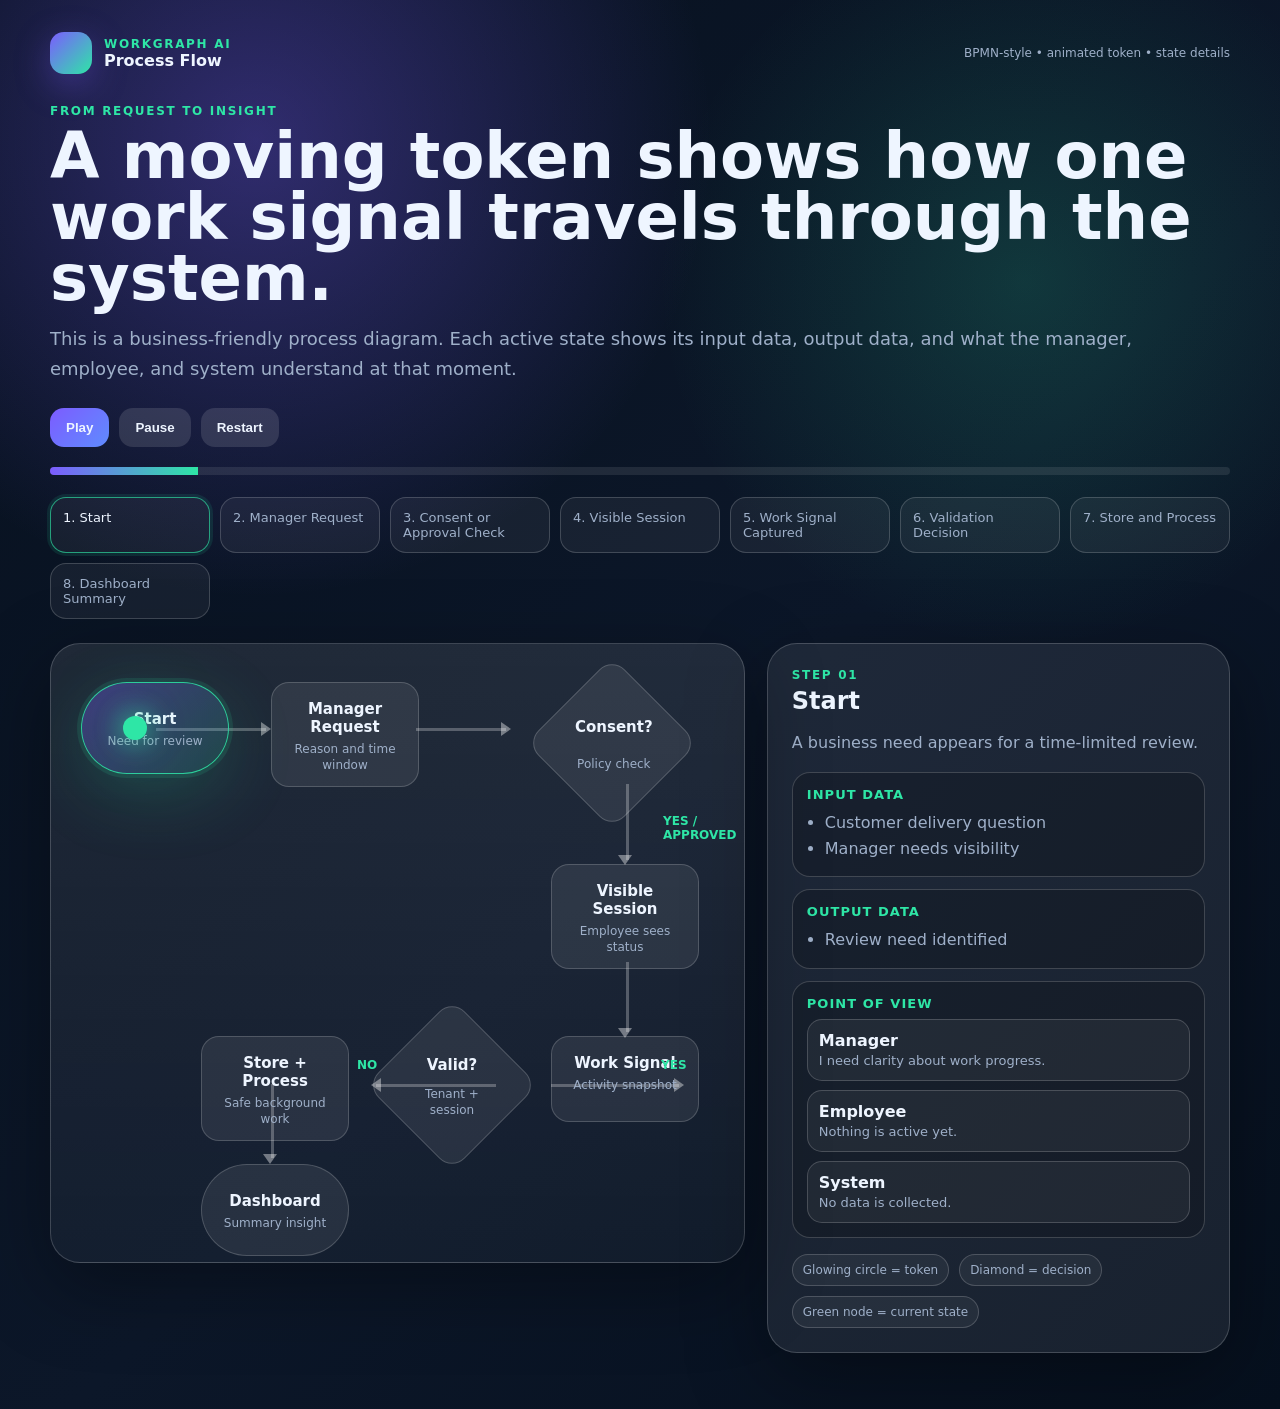
==== docs/system-explainer/07-bpmn-flow/index.html @ 9341da2d "Add BPMN style animated process flow demo" ====
<!doctype html>
<html lang="en">
<head>
  <meta charset="utf-8" />
  <meta name="viewport" content="width=device-width, initial-scale=1" />
  <title>WorkGraph AI - Process Flow</title>
  <link rel="stylesheet" href="../shared/styles.css" />
  <style>
    .flow-shell{display:grid;grid-template-columns:1.2fr .8fr;gap:22px;align-items:stretch;margin-top:24px}.diagram{position:relative;min-height:620px;border:1px solid var(--line);border-radius:30px;background:linear-gradient(180deg,rgba(255,255,255,.09),rgba(255,255,255,.035));box-shadow:var(--shadow);overflow:hidden;padding:28px}.bpmn-node{position:absolute;width:148px;min-height:86px;border:1px solid var(--line);background:rgba(255,255,255,.08);border-radius:18px;padding:13px;text-align:center;z-index:2;transition:.35s;cursor:pointer}.bpmn-node h3{font-size:15px;margin:4px 0 5px}.bpmn-node p{font-size:12px;line-height:1.35;margin:0;color:var(--muted)}.bpmn-start,.bpmn-end{border-radius:999px;min-height:92px;display:grid;place-items:center}.bpmn-decision{width:122px;height:122px;transform:rotate(45deg);border-radius:18px}.bpmn-decision .inner{transform:rotate(-45deg);display:grid;place-items:center;height:100%;padding:10px}.bpmn-node.active{border-color:rgba(46,230,166,.85);box-shadow:0 0 0 4px rgba(46,230,166,.11),0 20px 70px rgba(46,230,166,.18);background:linear-gradient(135deg,rgba(124,92,255,.36),rgba(46,230,166,.18))}.connector{position:absolute;height:3px;background:rgba(255,255,255,.26);transform-origin:left center;z-index:1}.connector.active{background:linear-gradient(90deg,var(--primary),var(--accent));box-shadow:0 0 22px rgba(46,230,166,.35)}.arrow-head{position:absolute;width:0;height:0;border-left:10px solid rgba(255,255,255,.4);border-top:7px solid transparent;border-bottom:7px solid transparent;z-index:1}.arrow-head.active{border-left-color:var(--accent)}.token{position:absolute;width:24px;height:24px;border-radius:50%;background:var(--accent);box-shadow:0 0 28px var(--accent),0 0 70px rgba(46,230,166,.6);z-index:5;transition:left .75s cubic-bezier(.2,.8,.2,1),top .75s cubic-bezier(.2,.8,.2,1)}.panel{border:1px solid var(--line);border-radius:30px;background:rgba(255,255,255,.075);box-shadow:var(--shadow);padding:24px}.panel h2{margin:5px 0 8px}.panel p{color:var(--muted);line-height:1.55}.kv{display:grid;gap:12px;margin-top:16px}.box{border:1px solid var(--line);border-radius:18px;background:rgba(0,0,0,.18);padding:14px}.box h4{margin:0 0 8px;color:var(--accent);font-size:13px;text-transform:uppercase;letter-spacing:.08em}.box ul{margin:0;padding-left:18px;color:var(--muted);line-height:1.65}.view-row{display:grid;grid-template-columns:1fr;gap:9px}.view-item{border:1px solid var(--line);background:rgba(255,255,255,.055);border-radius:15px;padding:11px}.view-item strong{display:block}.view-item span{font-size:13px;color:var(--muted)}.yesno{position:absolute;color:var(--accent);font-size:12px;font-weight:800;z-index:3}.legend{display:flex;gap:10px;flex-wrap:wrap;margin-top:16px}.legend span{font-size:12px;color:var(--muted);border:1px solid var(--line);border-radius:99px;padding:8px 10px;background:rgba(255,255,255,.05)}@media(max-width:1040px){.flow-shell{grid-template-columns:1fr}.diagram{overflow:auto;min-width:760px}.diagram-wrap{overflow:auto}.panel{min-height:auto}}
  </style>
</head>
<body>
<main class="page">
  <header class="topbar">
    <div class="brand"><div class="logo"></div><div><div class="eyebrow">WorkGraph AI</div><strong>Process Flow</strong></div></div>
    <span class="mini">BPMN-style • animated token • state details</span>
  </header>

  <section class="hero" style="grid-template-columns:1fr">
    <div>
      <div class="eyebrow">From request to insight</div>
      <h1>A moving token shows how one work signal travels through the system.</h1>
      <p>This is a business-friendly process diagram. Each active state shows its input data, output data, and what the manager, employee, and system understand at that moment.</p>
      <div class="controls"><button class="primary" id="play">Play</button><button id="pause">Pause</button><button id="restart">Restart</button></div>
      <div class="progress"><span id="progress"></span></div>
      <div class="steps" id="stepPills"></div>
    </div>
  </section>

  <section class="flow-shell">
    <div class="diagram-wrap">
      <div class="diagram" id="diagram">
        <div class="connector" data-line="0" style="left:105px;top:84px;width:110px"></div><div class="arrow-head" data-arrow="0" style="left:210px;top:78px"></div>
        <div class="connector" data-line="1" style="left:365px;top:84px;width:90px"></div><div class="arrow-head" data-arrow="1" style="left:450px;top:78px"></div>
        <div class="connector" data-line="2" style="left:575px;top:140px;width:3px;height:76px"></div><div class="arrow-head" data-arrow="2" style="left:569px;top:209px;transform:rotate(90deg)"></div>
        <div class="connector" data-line="3" style="left:575px;top:318px;width:3px;height:70px"></div><div class="arrow-head" data-arrow="3" style="left:569px;top:382px;transform:rotate(90deg)"></div>
        <div class="connector" data-line="4" style="left:500px;top:440px;width:128px"></div><div class="arrow-head" data-arrow="4" style="left:623px;top:434px"></div>
        <div class="connector" data-line="5" style="left:325px;top:440px;width:120px"></div><div class="arrow-head" data-arrow="5" style="left:320px;top:434px;transform:rotate(180deg)"></div>
        <div class="connector" data-line="6" style="left:220px;top:440px;width:3px;height:74px"></div><div class="arrow-head" data-arrow="6" style="left:214px;top:508px;transform:rotate(90deg)"></div>

        <div class="bpmn-node bpmn-start" data-node="0" style="left:30px;top:38px"><div><h3>Start</h3><p>Need for review</p></div></div>
        <div class="bpmn-node" data-node="1" style="left:220px;top:38px"><h3>Manager Request</h3><p>Reason and time window</p></div>
        <div class="bpmn-node bpmn-decision" data-node="2" style="left:500px;top:38px"><div class="inner"><h3>Consent?</h3><p>Policy check</p></div></div>
        <div class="yesno" style="left:612px;top:170px">YES / APPROVED</div>
        <div class="bpmn-node" data-node="3" style="left:500px;top:220px"><h3>Visible Session</h3><p>Employee sees status</p></div>
        <div class="bpmn-node" data-node="4" style="left:500px;top:392px"><h3>Work Signal</h3><p>Activity snapshot</p></div>
        <div class="bpmn-node bpmn-decision" data-node="5" style="left:340px;top:380px"><div class="inner"><h3>Valid?</h3><p>Tenant + session</p></div></div>
        <div class="yesno" style="left:610px;top:414px">YES</div>
        <div class="yesno" style="left:306px;top:414px">NO</div>
        <div class="bpmn-node" data-node="6" style="left:150px;top:392px"><h3>Store + Process</h3><p>Safe background work</p></div>
        <div class="bpmn-node bpmn-end" data-node="7" style="left:150px;top:520px"><div><h3>Dashboard</h3><p>Summary insight</p></div></div>
        <div class="token" id="token"></div>
      </div>
    </div>

    <aside class="panel">
      <div class="eyebrow" id="stateNo">STEP 01</div>
      <h2 id="stateTitle">Start</h2>
      <p id="stateDesc">A business need appears for a time-limited review.</p>
      <div class="kv">
        <div class="box"><h4>Input data</h4><ul id="inputList"></ul></div>
        <div class="box"><h4>Output data</h4><ul id="outputList"></ul></div>
        <div class="box"><h4>Point of view</h4><div class="view-row" id="views"></div></div>
      </div>
      <div class="legend"><span>Glowing circle = token</span><span>Diamond = decision</span><span>Green node = current state</span></div>
    </aside>
  </section>
</main>
<script>
const states=[
{title:'Start',desc:'A business need appears for a time-limited review.',input:['Customer delivery question','Manager needs visibility'],output:['Review need identified'],views:{Manager:'I need clarity about work progress.',Employee:'Nothing is active yet.',System:'No data is collected.'},pos:[72,72]},
{title:'Manager Request',desc:'The manager requests a session with purpose, employee, policy, and time window.',input:['Employee','Policy','Reason','Start and end time'],output:['Pending session request'],views:{Manager:'I record why this review is needed.',Employee:'A transparent request can be shown.',System:'Create a pending session.'},pos:[280,72]},
{title:'Consent or Approval Check',desc:'The system checks whether employee consent or company authorization is required.',input:['Tenant policy','Compliance mode','Employee language','Session request'],output:['Awaiting consent or approved session'],views:{Manager:'The session follows company policy.',Employee:'I can see the request in my language.',System:'Apply policy before capture.'},pos:[555,95]},
{title:'Visible Session',desc:'The Windows app shows clear active status. Monitoring is not hidden.',input:['Approved session','Visible status text','Capture settings'],output:['Active session state'],views:{Manager:'The session can begin.',Employee:'I know what is active and why.',System:'Allow capture only during this session.'},pos:[555,260]},
{title:'Work Signal Captured',desc:'During the active session, the app prepares a small activity signal.',input:['Time','App name','Window title','Activity state'],output:['Activity snapshot','Optional screenshot reference'],views:{Manager:'I still see summaries first, not raw content.',Employee:'The agent is visible during capture.',System:'Prepare data for validation.'},pos:[555,430]},
{title:'Validation Decision',desc:'The server verifies tenant, device, employee, and active session match.',input:['Tenant','Device','Employee','Session','Capture time'],output:['Accepted or rejected signal'],views:{Manager:'Invalid data will not pollute reports.',Employee:'My data cannot be mixed with another tenant.',System:'Reject if anything does not match.'},pos:[395,430]},
{title:'Store and Process',desc:'Accepted data is stored safely and processed in background steps.',input:['Accepted snapshot','Storage reference','Processing task'],output:['Work category','Focus trend','Usage event'],views:{Manager:'The dashboard will update after processing.',Employee:'Sensitive access remains controlled.',System:'Use rules first, advanced processing only when useful.'},pos:[205,430]},
{title:'Dashboard Summary',desc:'The manager receives a clean summary with trends and review items.',input:['Time blocks','Scores','Summaries','Audit history'],output:['Manager insight','Review item','Business decision'],views:{Manager:'I can decide faster with less manual checking.',Employee:'Access is logged and policy-controlled.',System:'Show summary first and audit sensitive views.'},pos:[205,565]}
];
const lines=[0,1,2,3,4,5,6];let index=0,timer=null,playing=false;
const token=document.getElementById('token');const pills=document.getElementById('stepPills');pills.innerHTML=states.map((s,i)=>`<div class="step-pill" data-pill="${i}">${i+1}. ${s.title}</div>`).join('');
function list(id,items){document.getElementById(id).innerHTML=items.map(x=>`<li>${x}</li>`).join('')}
function render(i){index=i;const s=states[i];document.querySelectorAll('[data-node]').forEach(n=>n.classList.toggle('active',Number(n.dataset.node)===i));document.querySelectorAll('[data-pill]').forEach(p=>p.classList.toggle('active',Number(p.dataset.pill)===i));document.querySelectorAll('[data-line]').forEach(l=>l.classList.toggle('active',Number(l.dataset.line)<i));document.querySelectorAll('[data-arrow]').forEach(a=>a.classList.toggle('active',Number(a.dataset.arrow)<i));document.getElementById('progress').style.width=`${((i+1)/states.length)*100}%`;document.getElementById('stateNo').textContent=`STEP ${String(i+1).padStart(2,'0')}`;document.getElementById('stateTitle').textContent=s.title;document.getElementById('stateDesc').textContent=s.desc;list('inputList',s.input);list('outputList',s.output);document.getElementById('views').innerHTML=Object.entries(s.views).map(([k,v])=>`<div class="view-item"><strong>${k}</strong><span>${v}</span></div>`).join('');token.style.left=s.pos[0]+'px';token.style.top=s.pos[1]+'px'}
function next(){render((index+1)%states.length)}function play(){if(playing)return;playing=true;timer=setInterval(next,2200)}function pause(){playing=false;clearInterval(timer)}function restart(){pause();render(0)}
document.getElementById('play').onclick=play;document.getElementById('pause').onclick=pause;document.getElementById('restart').onclick=restart;document.querySelectorAll('[data-node]').forEach(n=>n.onclick=()=>render(Number(n.dataset.node)));document.querySelectorAll('[data-pill]').forEach(p=>p.onclick=()=>render(Number(p.dataset.pill)));render(0);
</script>
</body>
</html>
---- docs/system-explainer/shared/styles.css ----
:root{--bg:#07111f;--panel:rgba(255,255,255,.08);--panel2:rgba(255,255,255,.12);--text:#eef5ff;--muted:#9fb0c9;--primary:#7c5cff;--accent:#2ee6a6;--warn:#ffd166;--danger:#ff6b6b;--line:rgba(255,255,255,.18);--shadow:0 24px 80px rgba(0,0,0,.35);font-family:Inter,ui-sans-serif,system-ui,-apple-system,Segoe UI,Arial,sans-serif}*{box-sizing:border-box}body{margin:0;min-height:100vh;color:var(--text);background:radial-gradient(circle at 20% 10%,rgba(124,92,255,.35),transparent 28%),radial-gradient(circle at 80% 20%,rgba(46,230,166,.16),transparent 24%),linear-gradient(135deg,#07111f,#0c1729 55%,#06101e);overflow-x:hidden}.page{width:min(1180px,94vw);margin:0 auto;padding:32px 0 56px}.topbar{display:flex;align-items:center;justify-content:space-between;gap:16px;margin-bottom:30px}.brand{display:flex;align-items:center;gap:12px}.logo{width:42px;height:42px;border-radius:14px;background:linear-gradient(135deg,var(--primary),var(--accent));box-shadow:0 10px 35px rgba(124,92,255,.35)}.eyebrow{color:var(--accent);font-weight:700;letter-spacing:.14em;text-transform:uppercase;font-size:12px}.hero{display:grid;grid-template-columns:1.05fr .95fr;gap:28px;align-items:center}.hero h1{font-size:clamp(34px,5vw,66px);line-height:.95;margin:8px 0 16px}.hero p{color:var(--muted);font-size:18px;line-height:1.65;margin:0}.stage{position:relative;min-height:430px;border:1px solid var(--line);border-radius:30px;background:linear-gradient(180deg,rgba(255,255,255,.1),rgba(255,255,255,.045));box-shadow:var(--shadow);overflow:hidden;padding:24px}.stage:before{content:"";position:absolute;inset:-80px;background:radial-gradient(circle,rgba(255,255,255,.08),transparent 36%);animation:floatGlow 7s ease-in-out infinite}.card,.node,.metric,.bubble{position:relative;border:1px solid var(--line);background:var(--panel);backdrop-filter:blur(16px);border-radius:22px;padding:18px;box-shadow:0 16px 50px rgba(0,0,0,.22);transition:.45s ease}.node{display:flex;align-items:center;gap:12px;min-height:82px}.icon{font-size:30px;width:46px;height:46px;display:grid;place-items:center;border-radius:16px;background:rgba(255,255,255,.1)}.node h3,.card h3{margin:0 0 4px;font-size:18px}.node p,.card p{margin:0;color:var(--muted);font-size:14px;line-height:1.45}.controls{display:flex;gap:10px;flex-wrap:wrap;margin-top:24px}button{border:0;border-radius:14px;padding:12px 16px;color:var(--text);background:var(--panel2);cursor:pointer;font-weight:700;transition:.2s}button:hover{transform:translateY(-2px);background:rgba(255,255,255,.18)}button.primary{background:linear-gradient(135deg,var(--primary),#5f8cff)}.steps{display:grid;grid-template-columns:repeat(auto-fit,minmax(140px,1fr));gap:10px;margin-top:22px}.step-pill{border:1px solid var(--line);border-radius:16px;padding:12px;color:var(--muted);background:rgba(255,255,255,.055);font-size:13px}.step-pill.active{color:var(--text);border-color:rgba(46,230,166,.65);box-shadow:0 0 0 3px rgba(46,230,166,.1)}.progress{height:8px;border-radius:99px;background:rgba(255,255,255,.09);overflow:hidden;margin-top:20px}.progress span{display:block;height:100%;width:0;background:linear-gradient(90deg,var(--primary),var(--accent));transition:.35s}.arrow{position:absolute;height:2px;background:linear-gradient(90deg,transparent,var(--accent),transparent);opacity:.65}.arrow:after{content:"";position:absolute;right:0;top:-5px;border-left:9px solid var(--accent);border-top:6px solid transparent;border-bottom:6px solid transparent}.pulse{animation:pulse 1.2s ease-in-out infinite}.active-card{transform:scale(1.04) translateY(-4px);border-color:rgba(46,230,166,.7);box-shadow:0 18px 70px rgba(46,230,166,.18)}.moving-dot{position:absolute;width:14px;height:14px;border-radius:50%;background:var(--accent);box-shadow:0 0 26px var(--accent)}.grid{display:grid;gap:16px}.grid.two{grid-template-columns:repeat(2,1fr)}.grid.three{grid-template-columns:repeat(3,1fr)}.metric strong{display:block;font-size:32px}.metric span{color:var(--muted);font-size:13px}.timeline{display:flex;gap:12px;align-items:center;justify-content:space-between}.mini{font-size:12px;color:var(--muted)}@keyframes pulse{0%,100%{transform:scale(1)}50%{transform:scale(1.08)}}@keyframes floatGlow{0%,100%{transform:translateY(0)}50%{transform:translateY(24px)}}@media(max-width:850px){.hero{grid-template-columns:1fr}.stage{min-height:380px}.grid.two,.grid.three{grid-template-columns:1fr}.topbar{align-items:flex-start;flex-direction:column}}
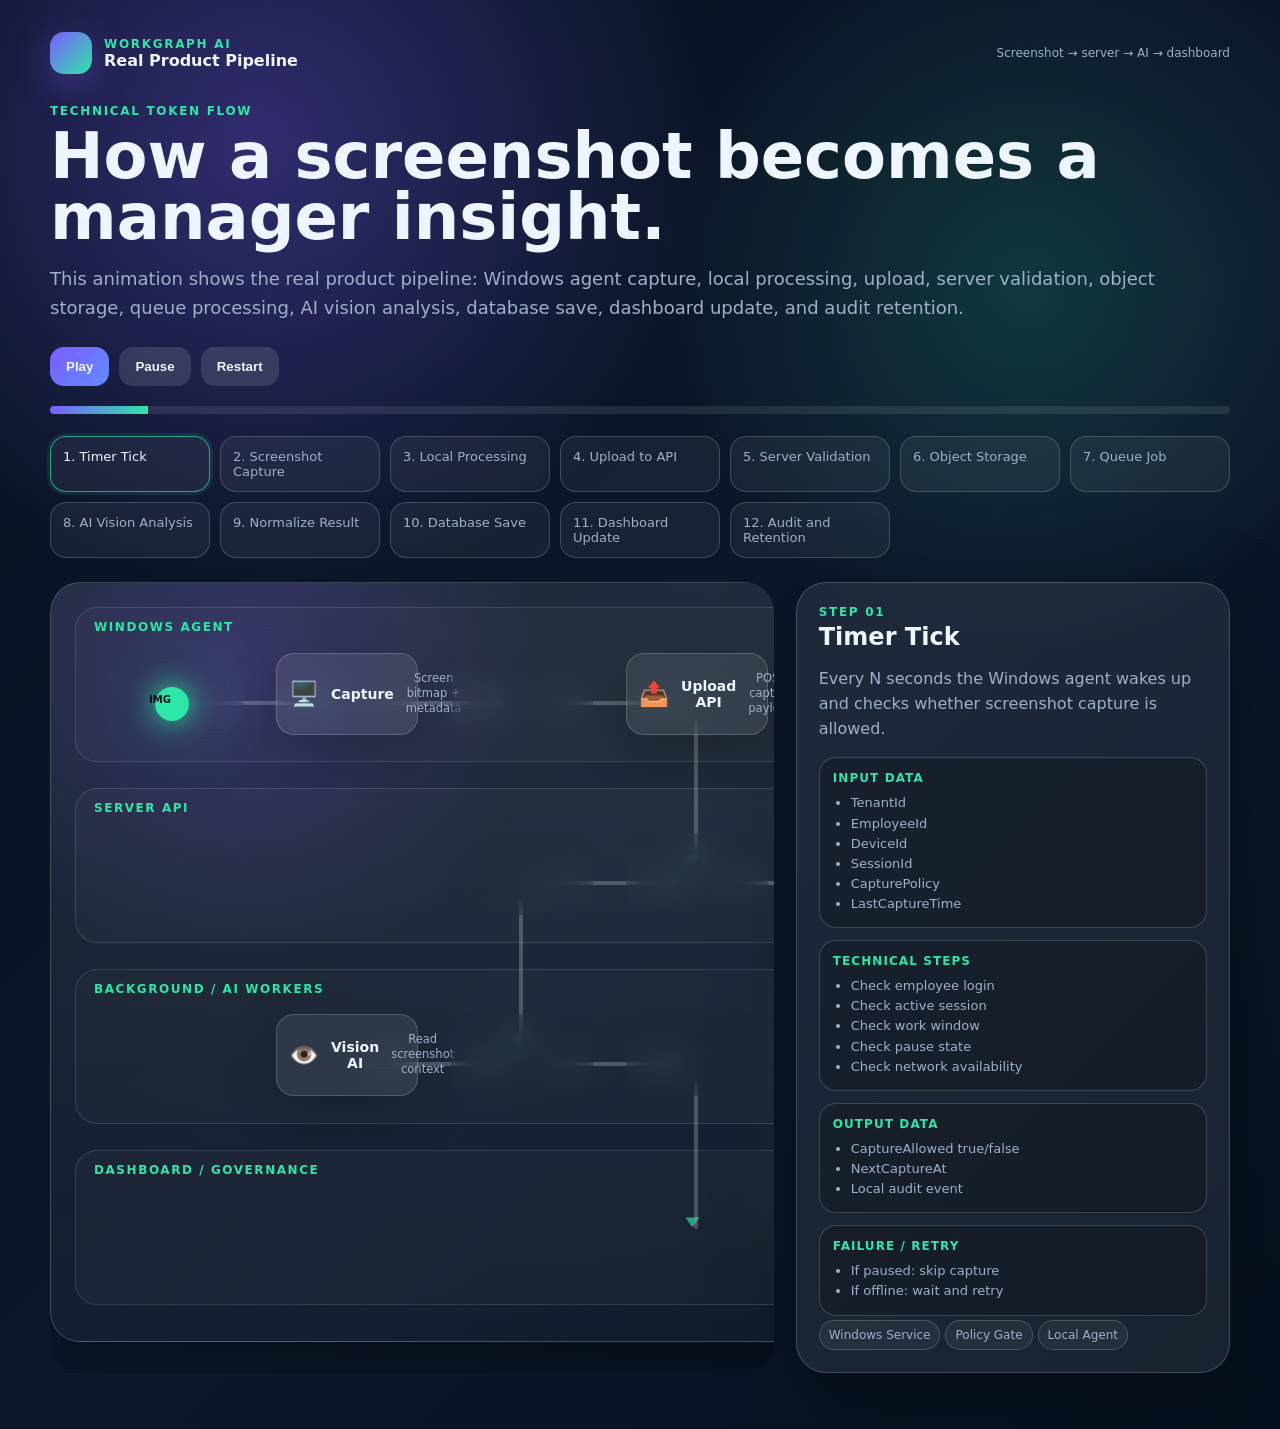
==== commit 8152d38d: "Create real product pipeline token flow animation" ====
--- a/docs/system-explainer/07-bpmn-flow/index.html
+++ b/docs/system-explainer/07-bpmn-flow/index.html
@@ -1,88 +1 @@
-<!doctype html>
-<html lang="en">
-<head>
-  <meta charset="utf-8" />
-  <meta name="viewport" content="width=device-width, initial-scale=1" />
-  <title>WorkGraph AI - Process Flow</title>
-  <link rel="stylesheet" href="../shared/styles.css" />
-  <style>
-    .flow-shell{display:grid;grid-template-columns:1.2fr .8fr;gap:22px;align-items:stretch;margin-top:24px}.diagram{position:relative;min-height:620px;border:1px solid var(--line);border-radius:30px;background:linear-gradient(180deg,rgba(255,255,255,.09),rgba(255,255,255,.035));box-shadow:var(--shadow);overflow:hidden;padding:28px}.bpmn-node{position:absolute;width:148px;min-height:86px;border:1px solid var(--line);background:rgba(255,255,255,.08);border-radius:18px;padding:13px;text-align:center;z-index:2;transition:.35s;cursor:pointer}.bpmn-node h3{font-size:15px;margin:4px 0 5px}.bpmn-node p{font-size:12px;line-height:1.35;margin:0;color:var(--muted)}.bpmn-start,.bpmn-end{border-radius:999px;min-height:92px;display:grid;place-items:center}.bpmn-decision{width:122px;height:122px;transform:rotate(45deg);border-radius:18px}.bpmn-decision .inner{transform:rotate(-45deg);display:grid;place-items:center;height:100%;padding:10px}.bpmn-node.active{border-color:rgba(46,230,166,.85);box-shadow:0 0 0 4px rgba(46,230,166,.11),0 20px 70px rgba(46,230,166,.18);background:linear-gradient(135deg,rgba(124,92,255,.36),rgba(46,230,166,.18))}.connector{position:absolute;height:3px;background:rgba(255,255,255,.26);transform-origin:left center;z-index:1}.connector.active{background:linear-gradient(90deg,var(--primary),var(--accent));box-shadow:0 0 22px rgba(46,230,166,.35)}.arrow-head{position:absolute;width:0;height:0;border-left:10px solid rgba(255,255,255,.4);border-top:7px solid transparent;border-bottom:7px solid transparent;z-index:1}.arrow-head.active{border-left-color:var(--accent)}.token{position:absolute;width:24px;height:24px;border-radius:50%;background:var(--accent);box-shadow:0 0 28px var(--accent),0 0 70px rgba(46,230,166,.6);z-index:5;transition:left .75s cubic-bezier(.2,.8,.2,1),top .75s cubic-bezier(.2,.8,.2,1)}.panel{border:1px solid var(--line);border-radius:30px;background:rgba(255,255,255,.075);box-shadow:var(--shadow);padding:24px}.panel h2{margin:5px 0 8px}.panel p{color:var(--muted);line-height:1.55}.kv{display:grid;gap:12px;margin-top:16px}.box{border:1px solid var(--line);border-radius:18px;background:rgba(0,0,0,.18);padding:14px}.box h4{margin:0 0 8px;color:var(--accent);font-size:13px;text-transform:uppercase;letter-spacing:.08em}.box ul{margin:0;padding-left:18px;color:var(--muted);line-height:1.65}.view-row{display:grid;grid-template-columns:1fr;gap:9px}.view-item{border:1px solid var(--line);background:rgba(255,255,255,.055);border-radius:15px;padding:11px}.view-item strong{display:block}.view-item span{font-size:13px;color:var(--muted)}.yesno{position:absolute;color:var(--accent);font-size:12px;font-weight:800;z-index:3}.legend{display:flex;gap:10px;flex-wrap:wrap;margin-top:16px}.legend span{font-size:12px;color:var(--muted);border:1px solid var(--line);border-radius:99px;padding:8px 10px;background:rgba(255,255,255,.05)}@media(max-width:1040px){.flow-shell{grid-template-columns:1fr}.diagram{overflow:auto;min-width:760px}.diagram-wrap{overflow:auto}.panel{min-height:auto}}
-  </style>
-</head>
-<body>
-<main class="page">
-  <header class="topbar">
-    <div class="brand"><div class="logo"></div><div><div class="eyebrow">WorkGraph AI</div><strong>Process Flow</strong></div></div>
-    <span class="mini">BPMN-style • animated token • state details</span>
-  </header>
-
-  <section class="hero" style="grid-template-columns:1fr">
-    <div>
-      <div class="eyebrow">From request to insight</div>
-      <h1>A moving token shows how one work signal travels through the system.</h1>
-      <p>This is a business-friendly process diagram. Each active state shows its input data, output data, and what the manager, employee, and system understand at that moment.</p>
-      <div class="controls"><button class="primary" id="play">Play</button><button id="pause">Pause</button><button id="restart">Restart</button></div>
-      <div class="progress"><span id="progress"></span></div>
-      <div class="steps" id="stepPills"></div>
-    </div>
-  </section>
-
-  <section class="flow-shell">
-    <div class="diagram-wrap">
-      <div class="diagram" id="diagram">
-        <div class="connector" data-line="0" style="left:105px;top:84px;width:110px"></div><div class="arrow-head" data-arrow="0" style="left:210px;top:78px"></div>
-        <div class="connector" data-line="1" style="left:365px;top:84px;width:90px"></div><div class="arrow-head" data-arrow="1" style="left:450px;top:78px"></div>
-        <div class="connector" data-line="2" style="left:575px;top:140px;width:3px;height:76px"></div><div class="arrow-head" data-arrow="2" style="left:569px;top:209px;transform:rotate(90deg)"></div>
-        <div class="connector" data-line="3" style="left:575px;top:318px;width:3px;height:70px"></div><div class="arrow-head" data-arrow="3" style="left:569px;top:382px;transform:rotate(90deg)"></div>
-        <div class="connector" data-line="4" style="left:500px;top:440px;width:128px"></div><div class="arrow-head" data-arrow="4" style="left:623px;top:434px"></div>
-        <div class="connector" data-line="5" style="left:325px;top:440px;width:120px"></div><div class="arrow-head" data-arrow="5" style="left:320px;top:434px;transform:rotate(180deg)"></div>
-        <div class="connector" data-line="6" style="left:220px;top:440px;width:3px;height:74px"></div><div class="arrow-head" data-arrow="6" style="left:214px;top:508px;transform:rotate(90deg)"></div>
-
-        <div class="bpmn-node bpmn-start" data-node="0" style="left:30px;top:38px"><div><h3>Start</h3><p>Need for review</p></div></div>
-        <div class="bpmn-node" data-node="1" style="left:220px;top:38px"><h3>Manager Request</h3><p>Reason and time window</p></div>
-        <div class="bpmn-node bpmn-decision" data-node="2" style="left:500px;top:38px"><div class="inner"><h3>Consent?</h3><p>Policy check</p></div></div>
-        <div class="yesno" style="left:612px;top:170px">YES / APPROVED</div>
-        <div class="bpmn-node" data-node="3" style="left:500px;top:220px"><h3>Visible Session</h3><p>Employee sees status</p></div>
-        <div class="bpmn-node" data-node="4" style="left:500px;top:392px"><h3>Work Signal</h3><p>Activity snapshot</p></div>
-        <div class="bpmn-node bpmn-decision" data-node="5" style="left:340px;top:380px"><div class="inner"><h3>Valid?</h3><p>Tenant + session</p></div></div>
-        <div class="yesno" style="left:610px;top:414px">YES</div>
-        <div class="yesno" style="left:306px;top:414px">NO</div>
-        <div class="bpmn-node" data-node="6" style="left:150px;top:392px"><h3>Store + Process</h3><p>Safe background work</p></div>
-        <div class="bpmn-node bpmn-end" data-node="7" style="left:150px;top:520px"><div><h3>Dashboard</h3><p>Summary insight</p></div></div>
-        <div class="token" id="token"></div>
-      </div>
-    </div>
-
-    <aside class="panel">
-      <div class="eyebrow" id="stateNo">STEP 01</div>
-      <h2 id="stateTitle">Start</h2>
-      <p id="stateDesc">A business need appears for a time-limited review.</p>
-      <div class="kv">
-        <div class="box"><h4>Input data</h4><ul id="inputList"></ul></div>
-        <div class="box"><h4>Output data</h4><ul id="outputList"></ul></div>
-        <div class="box"><h4>Point of view</h4><div class="view-row" id="views"></div></div>
-      </div>
-      <div class="legend"><span>Glowing circle = token</span><span>Diamond = decision</span><span>Green node = current state</span></div>
-    </aside>
-  </section>
-</main>
-<script>
-const states=[
-{title:'Start',desc:'A business need appears for a time-limited review.',input:['Customer delivery question','Manager needs visibility'],output:['Review need identified'],views:{Manager:'I need clarity about work progress.',Employee:'Nothing is active yet.',System:'No data is collected.'},pos:[72,72]},
-{title:'Manager Request',desc:'The manager requests a session with purpose, employee, policy, and time window.',input:['Employee','Policy','Reason','Start and end time'],output:['Pending session request'],views:{Manager:'I record why this review is needed.',Employee:'A transparent request can be shown.',System:'Create a pending session.'},pos:[280,72]},
-{title:'Consent or Approval Check',desc:'The system checks whether employee consent or company authorization is required.',input:['Tenant policy','Compliance mode','Employee language','Session request'],output:['Awaiting consent or approved session'],views:{Manager:'The session follows company policy.',Employee:'I can see the request in my language.',System:'Apply policy before capture.'},pos:[555,95]},
-{title:'Visible Session',desc:'The Windows app shows clear active status. Monitoring is not hidden.',input:['Approved session','Visible status text','Capture settings'],output:['Active session state'],views:{Manager:'The session can begin.',Employee:'I know what is active and why.',System:'Allow capture only during this session.'},pos:[555,260]},
-{title:'Work Signal Captured',desc:'During the active session, the app prepares a small activity signal.',input:['Time','App name','Window title','Activity state'],output:['Activity snapshot','Optional screenshot reference'],views:{Manager:'I still see summaries first, not raw content.',Employee:'The agent is visible during capture.',System:'Prepare data for validation.'},pos:[555,430]},
-{title:'Validation Decision',desc:'The server verifies tenant, device, employee, and active session match.',input:['Tenant','Device','Employee','Session','Capture time'],output:['Accepted or rejected signal'],views:{Manager:'Invalid data will not pollute reports.',Employee:'My data cannot be mixed with another tenant.',System:'Reject if anything does not match.'},pos:[395,430]},
-{title:'Store and Process',desc:'Accepted data is stored safely and processed in background steps.',input:['Accepted snapshot','Storage reference','Processing task'],output:['Work category','Focus trend','Usage event'],views:{Manager:'The dashboard will update after processing.',Employee:'Sensitive access remains controlled.',System:'Use rules first, advanced processing only when useful.'},pos:[205,430]},
-{title:'Dashboard Summary',desc:'The manager receives a clean summary with trends and review items.',input:['Time blocks','Scores','Summaries','Audit history'],output:['Manager insight','Review item','Business decision'],views:{Manager:'I can decide faster with less manual checking.',Employee:'Access is logged and policy-controlled.',System:'Show summary first and audit sensitive views.'},pos:[205,565]}
-];
-const lines=[0,1,2,3,4,5,6];let index=0,timer=null,playing=false;
-const token=document.getElementById('token');const pills=document.getElementById('stepPills');pills.innerHTML=states.map((s,i)=>`<div class="step-pill" data-pill="${i}">${i+1}. ${s.title}</div>`).join('');
-function list(id,items){document.getElementById(id).innerHTML=items.map(x=>`<li>${x}</li>`).join('')}
-function render(i){index=i;const s=states[i];document.querySelectorAll('[data-node]').forEach(n=>n.classList.toggle('active',Number(n.dataset.node)===i));document.querySelectorAll('[data-pill]').forEach(p=>p.classList.toggle('active',Number(p.dataset.pill)===i));document.querySelectorAll('[data-line]').forEach(l=>l.classList.toggle('active',Number(l.dataset.line)<i));document.querySelectorAll('[data-arrow]').forEach(a=>a.classList.toggle('active',Number(a.dataset.arrow)<i));document.getElementById('progress').style.width=`${((i+1)/states.length)*100}%`;document.getElementById('stateNo').textContent=`STEP ${String(i+1).padStart(2,'0')}`;document.getElementById('stateTitle').textContent=s.title;document.getElementById('stateDesc').textContent=s.desc;list('inputList',s.input);list('outputList',s.output);document.getElementById('views').innerHTML=Object.entries(s.views).map(([k,v])=>`<div class="view-item"><strong>${k}</strong><span>${v}</span></div>`).join('');token.style.left=s.pos[0]+'px';token.style.top=s.pos[1]+'px'}
-function next(){render((index+1)%states.length)}function play(){if(playing)return;playing=true;timer=setInterval(next,2200)}function pause(){playing=false;clearInterval(timer)}function restart(){pause();render(0)}
-document.getElementById('play').onclick=play;document.getElementById('pause').onclick=pause;document.getElementById('restart').onclick=restart;document.querySelectorAll('[data-node]').forEach(n=>n.onclick=()=>render(Number(n.dataset.node)));document.querySelectorAll('[data-pill]').forEach(p=>p.onclick=()=>render(Number(p.dataset.pill)));render(0);
-</script>
-</body>
-</html>
+<!doctype html><html lang="en"><head><meta charset="utf-8"><meta name="viewport" content="width=device-width,initial-scale=1"><title>WorkGraph AI - Real Product Pipeline</title><link rel="stylesheet" href="../shared/styles.css"><style>.shell{display:grid;grid-template-columns:1.25fr .75fr;gap:22px;margin-top:24px}.wrap{overflow:auto;border-radius:30px}.diagram{position:relative;width:1220px;height:760px;border:1px solid var(--line);border-radius:30px;background:radial-gradient(circle at 15% 12%,rgba(124,92,255,.24),transparent 25%),radial-gradient(circle at 82% 72%,rgba(46,230,166,.15),transparent 28%),linear-gradient(180deg,rgba(255,255,255,.095),rgba(255,255,255,.035));box-shadow:var(--shadow);overflow:hidden}.lane{position:absolute;left:24px;right:24px;height:155px;border:1px solid rgba(255,255,255,.12);border-radius:22px;background:rgba(255,255,255,.025)}.lane b{position:absolute;left:18px;top:12px;color:var(--accent);font-size:12px;letter-spacing:.13em;text-transform:uppercase}.l1{top:24px}.l2{top:205px}.l3{top:386px}.l4{top:567px}.node{position:absolute;width:142px;min-height:82px;border:1px solid var(--line);border-radius:18px;background:rgba(255,255,255,.08);padding:12px;text-align:center;z-index:4;cursor:pointer;transition:.35s}.node .ico{font-size:24px}.node h3{font-size:14px;margin:4px 0}.node p{font-size:11.5px;line-height:1.3;color:var(--muted);margin:0}.node.active{border-color:rgba(46,230,166,.95);background:linear-gradient(135deg,rgba(124,92,255,.42),rgba(46,230,166,.18));box-shadow:0 0 0 5px rgba(46,230,166,.12),0 24px 80px rgba(46,230,166,.22);transform:translateY(-5px)}.line{position:absolute;height:4px;background:rgba(255,255,255,.22);border-radius:99px;z-index:1}.line.v{width:4px;height:62px}.line.active{background:linear-gradient(90deg,var(--primary),var(--accent));box-shadow:0 0 20px rgba(46,230,166,.42)}.line.v.active{background:linear-gradient(180deg,var(--primary),var(--accent))}.arrow{position:absolute;width:0;height:0;border-left:10px solid rgba(255,255,255,.36);border-top:7px solid transparent;border-bottom:7px solid transparent;z-index:2}.arrow.down{transform:rotate(90deg)}.arrow.active{border-left-color:var(--accent)}.token{position:absolute;width:34px;height:34px;border-radius:50%;background:var(--accent);box-shadow:0 0 28px var(--accent),0 0 80px rgba(46,230,166,.55);z-index:6;transition:left .7s cubic-bezier(.2,.8,.2,1),top .7s cubic-bezier(.2,.8,.2,1)}.token:after{content:'IMG';position:absolute;inset:7px auto auto -6px;font-size:10px;font-weight:900;color:#06101e}.panel{border:1px solid var(--line);border-radius:30px;background:rgba(255,255,255,.075);box-shadow:var(--shadow);padding:22px}.panel h2{margin:4px 0 8px}.panel p{color:var(--muted);line-height:1.55}.box{border:1px solid var(--line);border-radius:17px;background:rgba(0,0,0,.18);padding:13px;margin-top:12px}.box h4{margin:0 0 8px;color:var(--accent);font-size:12px;text-transform:uppercase;letter-spacing:.09em}.box ul{margin:0;padding-left:18px;color:var(--muted);line-height:1.55;font-size:13px}.tag{display:inline-block;margin:4px 5px 0 0;padding:7px 9px;border:1px solid var(--line);border-radius:99px;color:var(--muted);font-size:12px;background:rgba(255,255,255,.05)}.steps{grid-template-columns:repeat(auto-fit,minmax(155px,1fr))}@media(max-width:1050px){.shell{grid-template-columns:1fr}.diagram{min-width:1220px}}</style></head><body><main class="page"><header class="topbar"><div class="brand"><div class="logo"></div><div><div class="eyebrow">WorkGraph AI</div><strong>Real Product Pipeline</strong></div></div><span class="mini">Screenshot → server → AI → dashboard</span></header><section class="hero" style="grid-template-columns:1fr"><div><div class="eyebrow">Technical token flow</div><h1>How a screenshot becomes a manager insight.</h1><p>This animation shows the real product pipeline: Windows agent capture, local processing, upload, server validation, object storage, queue processing, AI vision analysis, database save, dashboard update, and audit retention.</p><div class="controls"><button class="primary" id="play">Play</button><button id="pause">Pause</button><button id="restart">Restart</button></div><div class="progress"><span id="progress"></span></div><div class="steps" id="pills"></div></div></section><section class="shell"><div class="wrap"><div class="diagram"><div class="lane l1"><b>Windows Agent</b></div><div class="lane l2"><b>Server API</b></div><div class="lane l3"><b>Background / AI Workers</b></div><div class="lane l4"><b>Dashboard / Governance</b></div><div id="lines"></div><div class="node" data-node="0" style="left:50px;top:70px"><div class="ico">⏱️</div><h3>Timer Tick</h3><p>Check active policy</p></div><div class="node" data-node="1" style="left:225px;top:70px"><div class="ico">🖥️</div><h3>Capture</h3><p>Screen bitmap + metadata</p></div><div class="node" data-node="2" style="left:400px;top:70px"><div class="ico">🗜️</div><h3>Prepare</h3><p>Resize, compress, encrypt</p></div><div class="node" data-node="3" style="left:575px;top:70px"><div class="ico">📤</div><h3>Upload API</h3><p>POST capture payload</p></div><div class="node" data-node="4" style="left:750px;top:250px"><div class="ico">🛡️</div><h3>Validate</h3><p>Token, tenant, session</p></div><div class="node" data-node="5" style="left:575px;top:250px"><div class="ico">🗄️</div><h3>Object Store</h3><p>Save image file</p></div><div class="node" data-node="6" style="left:400px;top:250px"><div class="ico">📩</div><h3>Queue Job</h3><p>Create analysis task</p></div><div class="node" data-node="7" style="left:225px;top:431px"><div class="ico">👁️</div><h3>Vision AI</h3><p>Read screenshot context</p></div><div class="node" data-node="8" style="left:400px;top:431px"><div class="ico">🧮</div><h3>Normalize</h3><p>Map to business model</p></div><div class="node" data-node="9" style="left:575px;top:431px"><div class="ico">💾</div><h3>Database</h3><p>Save result + timeline</p></div><div class="node" data-node="10" style="left:750px;top:612px"><div class="ico">📊</div><h3>Dashboard</h3><p>Manager sees summary</p></div><div class="node" data-node="11" style="left:925px;top:612px"><div class="ico">📜</div><h3>Audit</h3><p>Access + retention logs</p></div><div class="token" id="token"></div></div></div><aside class="panel"><div class="eyebrow" id="stateNo">STEP 01</div><h2 id="title">Timer Tick</h2><p id="desc"></p><div class="box"><h4>Input data</h4><ul id="input"></ul></div><div class="box"><h4>Technical steps</h4><ul id="tech"></ul></div><div class="box"><h4>Output data</h4><ul id="output"></ul></div><div class="box"><h4>Failure / retry</h4><ul id="fail"></ul></div><div id="tags"></div></aside></section></main><script>const states=[{t:'Timer Tick',d:'Every N seconds the Windows agent wakes up and checks whether screenshot capture is allowed.',i:['TenantId','EmployeeId','DeviceId','SessionId','CapturePolicy','LastCaptureTime'],x:['Check employee login','Check active session','Check work window','Check pause state','Check network availability'],o:['CaptureAllowed true/false','NextCaptureAt','Local audit event'],f:['If paused: skip capture','If offline: wait and retry'],tags:['Windows Service','Policy Gate','Local Agent'],p:[104,104]},{t:'Screenshot Capture',d:'The agent captures the current monitor and basic foreground application context.',i:['Monitor info','Screen resolution','Foreground process','Active window title','UTC timestamp'],x:['Capture screen bitmap','Detect active window','Read process name','Generate CaptureId','Attach metadata'],o:['Raw bitmap','CaptureId','AppName','WindowTitle','CapturedAtUtc'],f:['If capture fails: record error','If screen locked: store locked status'],tags:['GDI/Desktop API','Metadata','CaptureId'],p:[279,104]},{t:'Local Processing',d:'The agent reduces payload size and prepares the screenshot for secure upload.',i:['Raw bitmap','Capture metadata','Tenant policy'],x:['Resize image','Convert to WebP/JPEG','Compress quality 50-75','Optional blur/masking','SHA-256 hash','Encrypt payload'],o:['Compressed image','ImageHash','Encrypted payload','Payload size','Metadata JSON'],f:['If too large: lower quality','If encryption fails: do not upload'],tags:['Compression','Encryption','Hash'],p:[454,104]},{t:'Upload to API',d:'The agent sends screenshot file and metadata to the server capture endpoint.',i:['Device token','Encrypted image','Metadata JSON','Agent version'],x:['POST /api/agent/captures','Send headers','Use multipart upload','Handle 202 response','Apply retry backoff'],o:['HTTP 202 Accepted','ServerCaptureId','RetryAfterSeconds'],f:['If network fails: keep local encrypted copy','If 401: refresh device token'],tags:['Web API','Retry','Device Token'],p:[629,104]},{t:'Server Validation',d:'The API verifies tenant, employee, device, session, file type, size, interval, and duplicate hash.',i:['Bearer token','Tenant header','Device id','Session id','File hash','Capture time'],x:['Validate token','Check tenant binding','Check employee-device binding','Check active session','Validate MIME and size','Reject duplicate'],o:['Accepted capture','Rejected capture','Validation audit event'],f:['Invalid tenant/session: reject','Duplicate hash: ignore or link'],tags:['Zero Trust','Multi-tenant','Validation'],p:[804,284]},{t:'Object Storage',d:'The image is stored outside the database in encrypted object storage.',i:['Accepted image','TenantId','EmployeeId','SessionId','CaptureId'],x:['Create storage key','Upload object','Set encryption','Set access policy','Return storage reference'],o:['StorageKey','Content hash','Object size','Storage region'],f:['If storage fails: mark capture failed','Retry background upload'],tags:['MinIO/S3','Blob Storage','Encrypted'],p:[629,284]},{t:'Queue Job',d:'The server creates a background task so heavy AI analysis does not block upload.',i:['CaptureId','StorageKey','TenantId','EmployeeId','Analysis mode'],x:['Publish queue message','Set status PendingAnalysis','Include cost policy','Set priority'],o:['Queue message','Processing status','Trace id'],f:['If queue unavailable: outbox table retry','If duplicate: skip job'],tags:['RabbitMQ','Hangfire','Outbox'],p:[454,284]},{t:'AI Vision Analysis',d:'Worker loads the screenshot and extracts work context, categories, OCR snippets, and confidence.',i:['StorageKey','Tenant policy','Prompt template','Model config'],x:['Load image','Call vision model','Detect app/tool category','Extract safe OCR','Estimate confidence','Generate explanation'],o:['Detected app','Work category','Focus score','Confidence','Short summary','Flags'],f:['Low confidence: mark Needs Review','Model error: retry or fallback rules'],tags:['Vision Model','OCR','Cost Tracking'],p:[279,465]},{t:'Normalize Result',d:'Raw AI output is converted into your internal business model and policy-safe summary.',i:['Raw AI result','Company rules','Category map','Confidence threshold'],x:['Map categories','Apply thresholds','Remove private text','Calculate focus score','Create review flags'],o:['WorkCategory','FocusScore','ReviewStatus','NormalizedSummary'],f:['Unsafe output: redact','Unknown category: mark Other'],tags:['Business Rules','Scoring','Safety'],p:[454,465]},{t:'Database Save',d:'Final metadata, timeline events, scores, and analysis results are saved.',i:['Capture metadata','StorageKey','Normalized result','Cost usage'],x:['Update Capture status','Insert CaptureAnalysis','Update EmployeeTimeline','Update DailyWorkSummary','Write AuditLog'],o:['Processed capture','Timeline event','Daily summary row','AI cost record'],f:['DB error: retry transaction','Partial failure: keep PendingSave'],tags:['SQL Server','Timeline','Audit'],p:[629,465]},{t:'Dashboard Update',d:'Manager dashboard updates with summaries, trends, screenshot thumbnail, and review alerts.',i:['Processed capture','Timeline event','Daily summary','Review flags'],x:['Refresh employee timeline','Update focus trend','Show thumbnail','Push SignalR event','Group alerts'],o:['Manager insight','Current status','App usage chart','Review item'],f:['If realtime fails: user refresh still loads from DB'],tags:['Blazor/React','SignalR','Charts'],p:[804,646]},{t:'Audit and Retention',d:'Sensitive views are logged and old raw screenshots are deleted or archived by policy.',i:['Viewer id','Capture id','Tenant policy','Retention days'],x:['Log screenshot view','Log export/download','Apply retention cleanup','Keep summary longer than raw image'],o:['Audit trail','Retention job result','Compliance report'],f:['Deletion failed: retry cleanup','Unauthorized view: block and log'],tags:['Compliance','Retention','Access Log'],p:[979,646]}];const edges=[[0,1],[1,2],[2,3],[3,4],[4,5],[5,6],[6,7],[7,8],[8,9],[9,10],[10,11]];const lines=document.getElementById('lines');function draw(){lines.innerHTML='';edges.forEach((e,k)=>{const a=states[e[0]].p,b=states[e[1]].p;if(a[1]===b[1]){const left=Math.min(a[0],b[0])+34,w=Math.abs(a[0]-b[0])-34;lines.innerHTML+=`<div class="line" data-line="${k}" style="left:${left}px;top:${a[1]+14}px;width:${w}px"></div><div class="arrow" data-arrow="${k}" style="left:${Math.max(a[0],b[0])-13}px;top:${a[1]+7}px${b[0]<a[0]?';transform:rotate(180deg)':''}"></div>`}else{lines.innerHTML+=`<div class="line v" data-line="${k}" style="left:${a[0]+14}px;top:${Math.min(a[1],b[1])+33}px;height:${Math.abs(a[1]-b[1])-33}px"></div><div class="arrow down" data-arrow="${k}" style="left:${a[0]+8}px;top:${b[1]-14}px"></div>`}})}draw();let idx=0,timer=null,playing=false;const token=document.getElementById('token'),pills=document.getElementById('pills');pills.innerHTML=states.map((s,i)=>`<div class="step-pill" data-pill="${i}">${i+1}. ${s.t}</div>`).join('');function ul(id,arr){document.getElementById(id).innerHTML=arr.map(x=>`<li>${x}</li>`).join('')}function render(i){idx=i;const s=states[i];document.querySelectorAll('[data-node]').forEach(n=>n.classList.toggle('active',+n.dataset.node===i));document.querySelectorAll('[data-pill]').forEach(p=>p.classList.toggle('active',+p.dataset.pill===i));document.querySelectorAll('[data-line]').forEach(l=>l.classList.toggle('active',+l.dataset.line<i));document.querySelectorAll('[data-arrow]').forEach(a=>a.classList.toggle('active',+a.dataset.arrow<i));document.getElementById('progress').style.width=`${((i+1)/states.length)*100}%`;document.getElementById('stateNo').textContent=`STEP ${String(i+1).padStart(2,'0')}`;document.getElementById('title').textContent=s.t;document.getElementById('desc').textContent=s.d;ul('input',s.i);ul('tech',s.x);ul('output',s.o);ul('fail',s.f);document.getElementById('tags').innerHTML=s.tags.map(x=>`<span class="tag">${x}</span>`).join('');token.style.left=s.p[0]+'px';token.style.top=s.p[1]+'px'}function next(){render((idx+1)%states.length)}function play(){if(playing)return;playing=true;timer=setInterval(next,2200)}function pause(){playing=false;clearInterval(timer)}function restart(){pause();render(0)}document.getElementById('play').onclick=play;document.getElementById('pause').onclick=pause;document.getElementById('restart').onclick=restart;document.querySelectorAll('[data-node]').forEach(n=>n.onclick=()=>render(+n.dataset.node));document.querySelectorAll('[data-pill]').forEach(p=>p.onclick=()=>render(+p.dataset.pill));render(0);</script></body></html>
